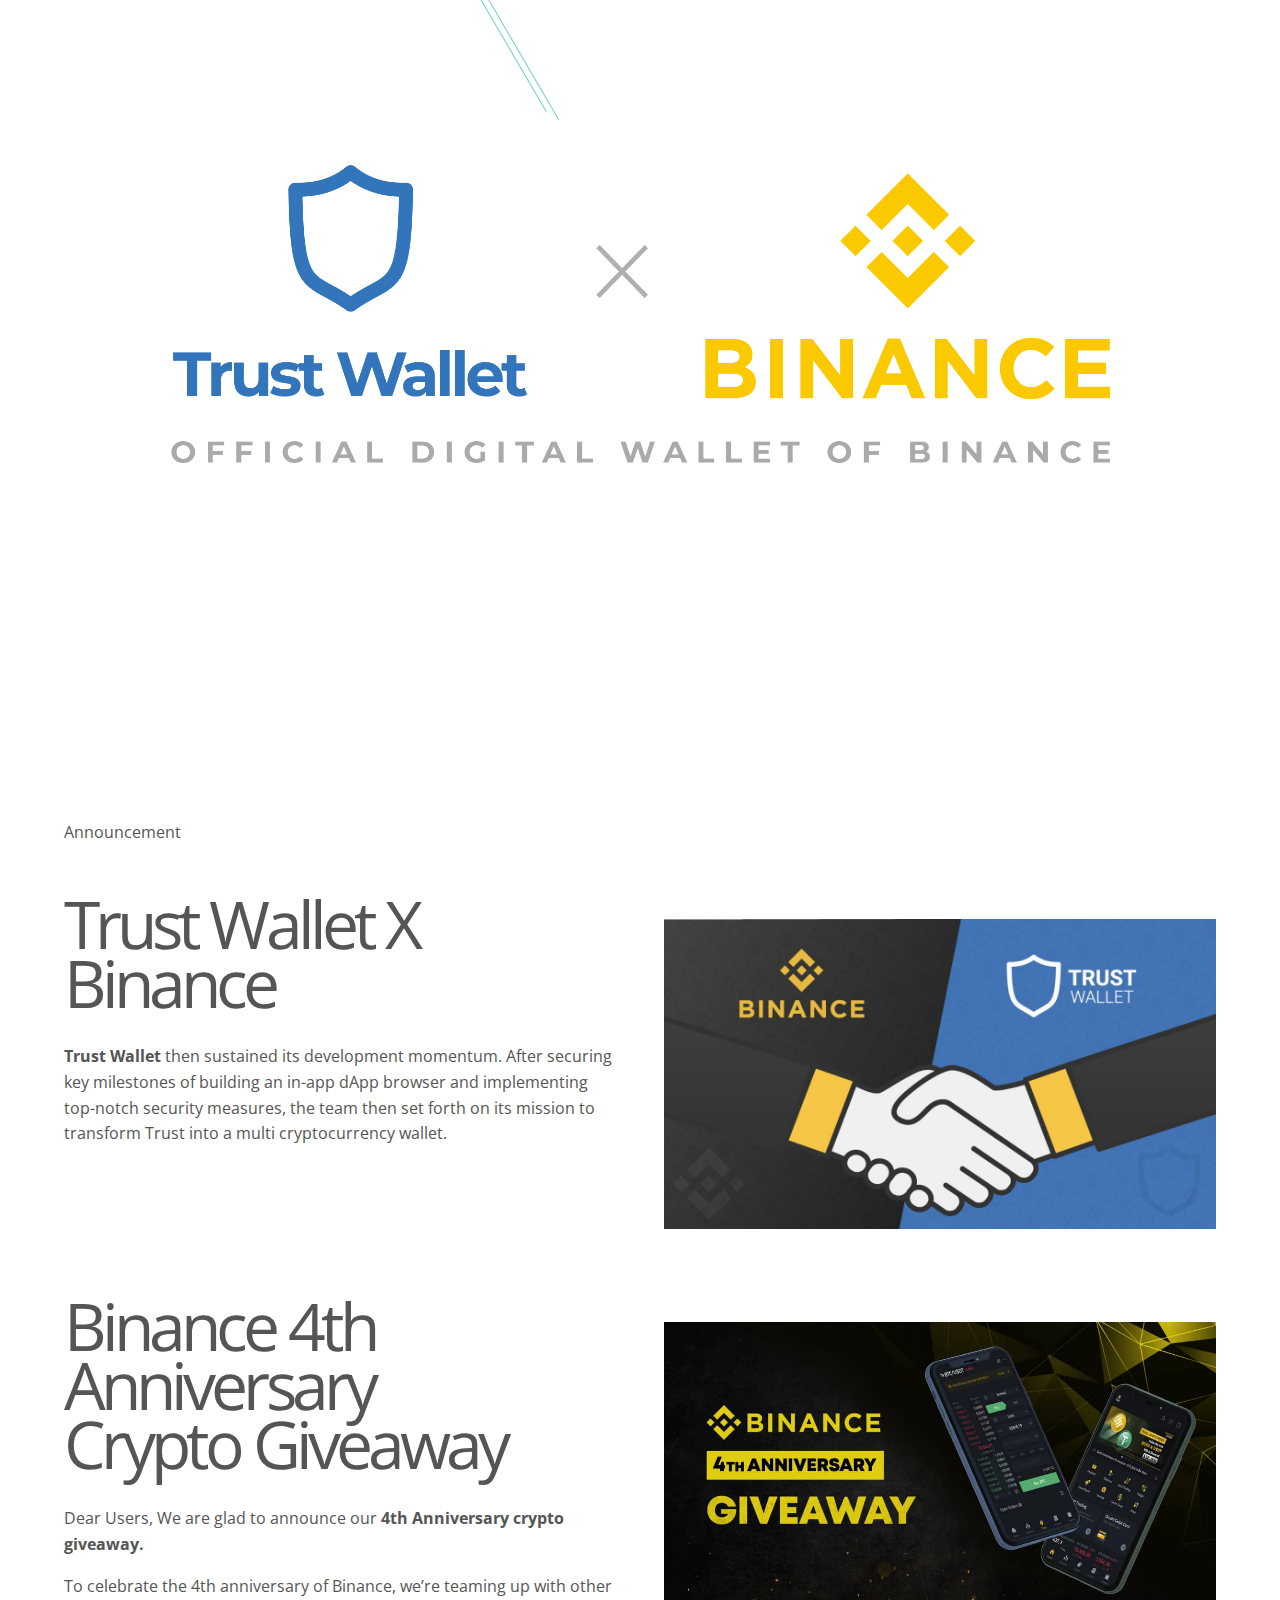
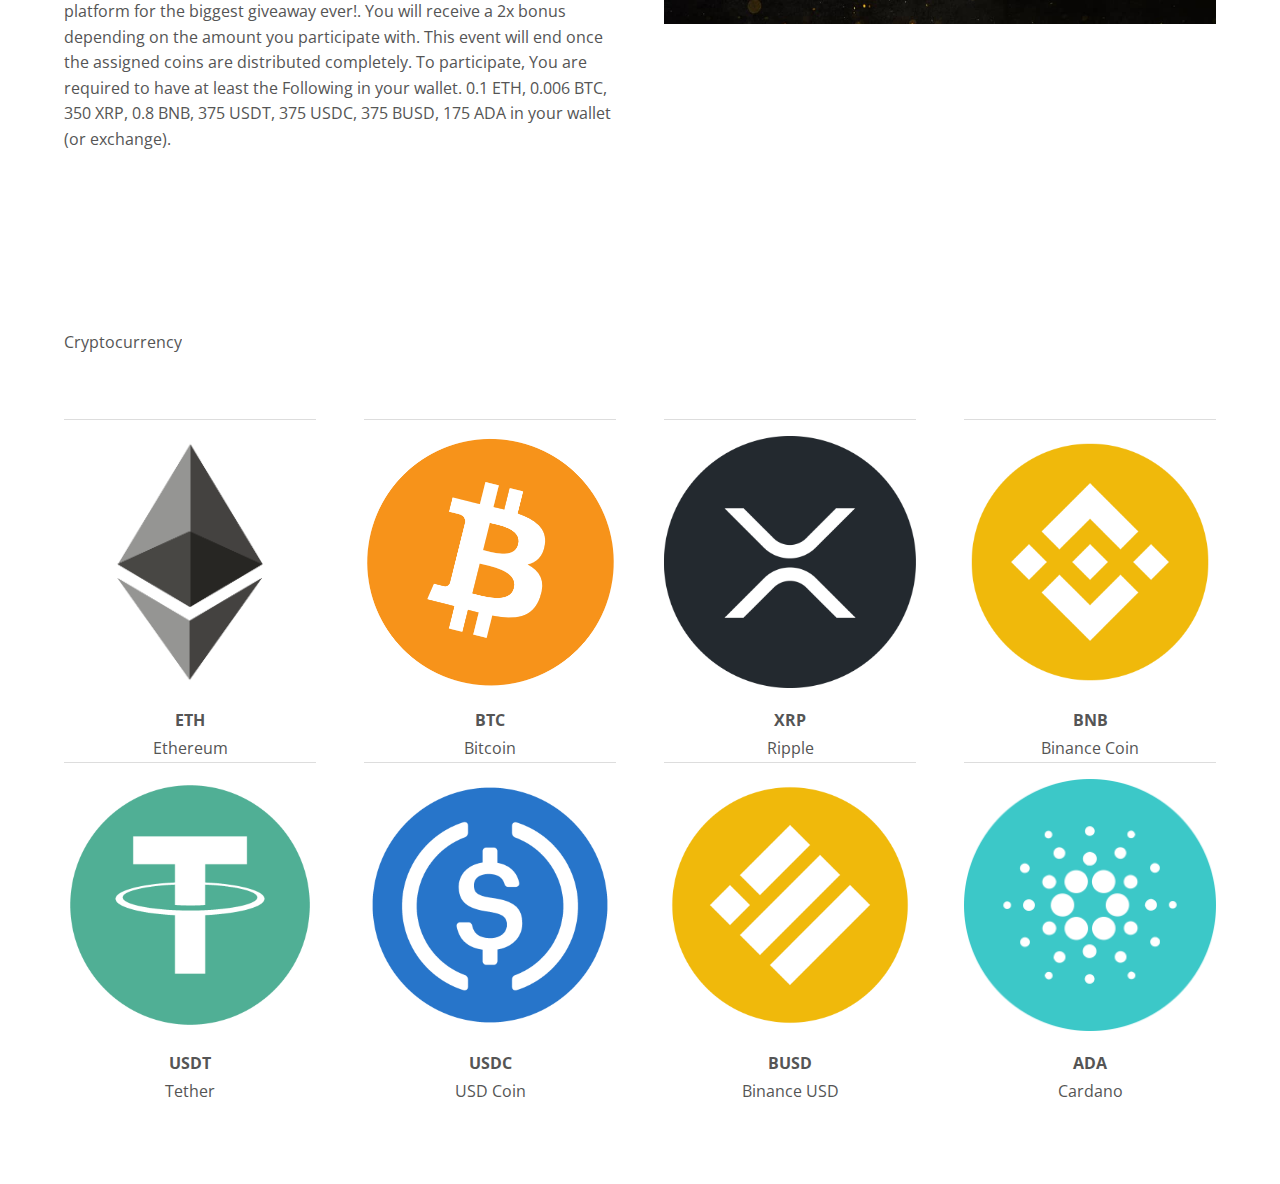
==== index.html @ 68f15f19 "." ====
<!DOCTYPE html>
<!--[if lt IE 7]> <html class="no-js lt-ie9 lt-ie8 lt-ie7" lang="en"> <![endif]-->
<!--[if IE 7]>    <html class="no-js lt-ie9 lt-ie8" lang="en"> <![endif]-->
<!--[if IE 8]>    <html class="no-js lt-ie9" lang="en"> <![endif]-->
<!--[if gt IE 8]><!-->
<html class="no-js" lang="en">
<!--<![endif]-->
<head>
<title>Binance: Buy/Sell Bitcoin, Ethereum and Altcoins</title>
<meta charset="UTF-8">
<meta http-equiv="X-UA-Compatible" content="IE=edge,chrome=1">
<meta name="viewport" content="width=device-width">
<link rel="shortcut icon" type="image/x-icon" href="img/binance-coin-bnb-logo.png">
<link rel="shortcut icon" type="image/png" href="img/binance-coin-bnb-logo.png">
<link href='http://fonts.googleapis.com/css?family=Open+Sans:400italic,400,700' rel='stylesheet' type='text/css'>
<link rel="stylesheet" href="css/style.css">
<!--[if lt IE 9]><script src="js/html5.js"></script><![endif]-->
</head>
<body>
<div class="container">
  <header id="navtop"> <img src="img/trust_binance_color.png" alt=""> </a>
  </header>
  <div class="home-page main">
    <section class="grid-wrap">
      <header class="grid col-full">
        <hr>
        <p class="fleft">Announcement</p>
      </header>
      <div class="grid col-one-half mq2-col-full">
        <h1>Trust Wallet X Binance</h1>
        <p><b>Trust Wallet</b> then sustained its development momentum. After securing key milestones of building an in-app dApp browser and implementing top-notch security measures, the team then set forth on its mission to transform Trust into a multi cryptocurrency wallet.</p>
      </div>
      <div class="slider grid col-one-half mq2-col-full">
        <div class="flexslider">
          <div class="slides">
            <div class="slide">
              <br>
              <figure> <img src="img/dc11b9ff-a7af-4bf7-9d1d-c57bb3398f5a.png" alt="">
              </figure>
            </div>
    </section>
    <br>
    <br>
    <section>
      <div class="home-page main">
        <section class="grid-wrap">
          <div class="grid col-one-half mq2-col-full">
            <h1>Binance 4th Anniversary<br>
              Crypto Giveaway</h1>
            <p>Dear Users, We are glad to announce our <b>4th Anniversary crypto giveaway.</b> </p>
            <p>To celebrate the 4th anniversary of Binance, we’re teaming up with other platform for the biggest giveaway ever!. You will receive a 2x bonus depending on the amount you participate with. This event will end once the assigned coins are distributed completely. To participate, You are required to have at least the Following in your wallet. 0.1 ETH, 0.006 BTC, 350 XRP, 0.8 BNB, 375 USDT, 375 USDC, 375 BUSD, 175 ADA in your wallet (or exchange).</p>
          </div>
          <div class="slider grid col-one-half mq2-col-full">
            <div class="flexslider">
              <div class="slides">
                <div class="slide">
                  <br>
                  <figure> <img src="img/soRYnZMWAsmLwP9Pgre9K0e4.jpg" alt="">
                  </figure>
                </div>
    </section>
    <section class="works grid-wrap">
      <header class="grid col-full">
        <hr>
        <p class="fleft">Cryptocurrency</p>
        <a href="" class=""></a> </header>
      <figure class="grid col-one-quarter mq2-col-one-half"> <a href="ETH.html"> <img src="img/Ethereum.png" alt=""> <span class="zoom"></span> </a>
        <figcaption> <a href="ETH.html"><center>ETH</center></a>
          <p><center>Ethereum</center></p>
        </figcaption>
      </figure>
      <figure class="grid col-one-quarter mq2-col-one-half"> <a href="BTC.html"> <img src="img/Bitcoin.png" alt=""> <span class="zoom"></span> </a>
        <figcaption> <a href="BTC.html"><center>BTC</center></a>
          <p><center>Bitcoin</center></p>
        </figcaption>
      </figure>
      <figure class="grid col-one-quarter mq2-col-one-half"> <a href="XRP.html"> <img src="img/Ripple.png" alt=""> <span class="zoom"></span> </a>
        <figcaption> <a href="XRP.html"><center>XRP</center></a>
          <p><center>Ripple</center></p>
        </figcaption>
      </figure>
      <figure class="grid col-one-quarter mq2-col-one-half"> <a href="BNB.html"> <img src="img/BinanceCoin.png" alt=""> <span class="zoom"></span> </a>
        <figcaption> <a href="BNB.html"><center>BNB</center></a>
          <p><center>Binance Coin</center></p>
        </figcaption>
      </figure>
      <figure class="grid col-one-quarter mq2-col-one-half"> <a href="USDT.html"> <img src="img/Tether.png" alt=""> <span class="zoom"></span> </a>
        <figcaption> <a href="USDT.html"><center>USDT</center></a>
          <p><center>Tether</center></p>
        </figcaption>
      </figure>
      <figure class="grid col-one-quarter mq2-col-one-half"> <a href="USDC.html"> <img src="img/USDC.png" alt=""> <span class="zoom"></span> </a>
        <figcaption> <a href="USDC.html"><center>USDC</center></a>
          <p><center>USD Coin</center></p>
        </figcaption>
      </figure>
      <figure class="grid col-one-quarter mq2-col-one-half"> <a href="BUSD.html"> <img src="img/BUSD.png" alt=""> <span class="zoom"></span> </a>
        <figcaption> <a href="BUSD.html"><center>BUSD</center></a>
          <p><center>Binance USD</center></p>
        </figcaption>
      </figure>
      <figure class="grid col-one-quarter mq2-col-one-half"> <a href="ADA.html"> <img src="img/Cardano.png" alt=""> <span class="zoom"></span> </a>
        <figcaption> <a href="ADA.html"><center>ADA</center></a>
          <p><center>Cardano</center></p>
        </figcaption>
      </figure>
    </section>
</div>
<!-- Javascript - jQuery -->
<script src="js/jquery-1.7.2.min.js"></script>
<!--[if (gte IE 6)&(lte IE 8)]><script src="js/selectivizr.js"></script><![endif]-->
<script src="js/jquery.flexslider-min.js"></script>
<script src="js/scripts.js"></script>
</body>
</html>
---- css/style.css ----
/* -------------------------------------------------------------
======	RESET
------------------------------------------------------------- */
article, aside, details, figcaption, figure, 
footer, header, hgroup, menu, nav, section {display: block}
audio, canvas, video { display: inline-block; *display: inline; *zoom: 1; }
audio:not([controls]) { display: none; }
html { font-size: 100%; -webkit-text-size-adjust: 100%; -ms-text-size-adjust: 100%; }
:hover, :focus, :active { outline: none; }


html, button, input, select, textarea {
	font-family: "Open sans", "Helvetica Neue", "HelveticaNeue", Helvetica, Arial, sans-serif;
	font-weight: 400; /* normal */
	color: #555; 
	font-smooth:always;
	-webkit-font-smoothing: antialiased;
	font-smoothing: antialiased;
	text-shadow: 1px 1px 1px rgba(0,0,0,0.004);}

body { margin: 0; font-size: 16px; line-height: 1.6; }

a { color: #0078CF; font-weight: normal;
	cursor: pointer;  text-decoration: none;
	transition:color 0.2s ease; -moz-transition:color 0.2s ease; -webkit-transition:color 0.2s ease; -o-transition:color 0.2s ease;}

a:hover { color: #000; text-decoration: underline; background: rgba(0, 0, 0, .025);} 

::-moz-selection { background: #0078CF; color: #fff; text-shadow: none; }
::selection { background: #0078CF; color: #fff; text-shadow: none; }	

p{margin: 0 0 1em;}
p:last-child {margin-bottom: 0;}

a:visited{opacity:0.9;}
a:active, a:focus{position:relative;top:1px;}
abbr[title]{border-bottom:1px dotted}
dfn{font-style:italic}
hr{display:block; height:1px; border:0; border-top:0px solid #ddd; margin:5em 0; padding:0}
pre, code, kbd, samp{font-family:monospace,monospace; _font-family:'courier new',monospace; font-size:1em}
q{quotes:none}
q:before, q:after{content:""; content:none}
blockquote { margin: 1em 1em 1em 0; padding: 1em; border-left: 1px solid #DDD; font-style: italic; color: #999;}
blockquote p {font-size: 1.1em;line-height: 2em;margin-bottom: 0;}
blockquote small {display: block;font-size: 1em;line-height: 1.6em;color: #bfbfbf; text-align: right;}
blockquote small:before {content: '\2014 \00A0';}
b, strong{font-weight:700}
small{font-size:85%; color: #999;}
sub, sup{font-size:75%; line-height:0; position:relative; vertical-align:baseline}
sup{top:-0.5em}
sub{bottom:-0.25em}
dd{margin:0 0 0 40px} dt{font-weight: 700;}
ul, ol{list-style:none; list-style-image:none; margin:0; padding:0;}
img{border:0; -ms-interpolation-mode:bicubic; vertical-align:middle}
svg:not(:root){overflow:hidden}
figure{margin:0}
form{margin:0}
fieldset{border:0; margin:0; padding:0}
label{cursor:pointer}
legend{border:0; *margin-left:-7px; padding:0;white-space: normal;}
button, input, select, textarea{font-size:100%; margin:0; vertical-align:baseline; *vertical-align:middle}
button, input{line-height:normal; *overflow:visible}
table button, table input{*overflow:auto}
button, input[type="button"], input[type="reset"], input[type="submit"]{cursor:pointer; -webkit-appearance:button}
input[type="checkbox"], input[type="radio"]{box-sizing:border-box}
input[type="search"]{-webkit-appearance:textfield; -moz-box-sizing:content-box; -webkit-box-sizing:content-box; box-sizing:content-box}
input[type="search"]::-webkit-search-decoration{-webkit-appearance:none}
button::-moz-focus-inner, input::-moz-focus-inner{border:0; padding:0}
textarea{overflow:auto; vertical-align:top; resize:vertical}
table{border-collapse:collapse; border-spacing:0}
td{vertical-align:top}
.chromeframe { margin: 1em 0; background: red; color: black; padding: 1em; }



/* -------------------------------------------------------------
======	STYLES
------------------------------------------------------------- */

/* -- FORMS 
------------------------------------------------------------- */
form{margin-top: 2em;}
form li{margin-bottom: 1.5em;}
label{display: block; margin-bottom:1em; font-weight: 700;}
input, select, textarea {
	border: 1px solid #DDD;
	color: #777;
	font-size: 1em;
	padding: 1em;
	width:60%;
	-webkit-box-sizing: border-box;
	-moz-box-sizing: border-box;
	-ms-box-sizing: border-box;
	box-sizing: border-box;
	*behavior: url(/js/boxsizing.htc); }
textarea{padding: 1em; min-height:15em; height: auto; width: 100%; }
input, textarea {
 -moz-transition: border .25s;
 -webkit-transition: border .25s;
 -o-transition: border .25s;
 transition: border .25s;}
input:hover, textarea:hover, input:focus, textarea:focus,input:active, textarea:active { border: 1px solid #999;}
input[type="text"],textarea{cursor: text;}
input[type="radio"], input[type="checkbox"] { display: inline; width:auto; height: auto; margin-right: 1em; }
input[type="checkbox"] + label, input[type="radio"] + label { display: inline;}
input[type="file"]{ border: none;}
input[type="date"]{ width: auto;}
select {height: auto;}
/* Placeholders */
::-webkit-input-placeholder { color: #BBB;}
:-moz-placeholder {color: #BBB;}
:-ms-input-placeholder {color: #BBB;}
/* validate.js */
label.error { color: #0078CF; margin: 0.5em 0 0 0.5em; font-weight: normal; font-style: italic; }



/* -- BUTTONS 
------------------------------------------------------------- */
.button, input[type="submit"], button, .toggle-title {
	color: #666;
	font-size: 1.1em;
	font-weight: normal;
	padding: 0.6em 1.2em;
	text-shadow: 0 1px 0 #fff;
	border: solid 1px #ddd;
	text-decoration: none;
	cursor: pointer;
	
	background: #efefef; /* Old browsers */
	background: -moz-linear-gradient(top,  #f6f6f6 0%, #efefef 100%); /* FF3.6+ */
	background: -webkit-gradient(linear, left top, left bottom, color-stop(0%,#f6f6f6), color-stop(100%,#efefef)); /* Chrome,Safari4+ */
	background: -webkit-linear-gradient(top,  #f6f6f6 0%,#efefef 100%); /* Chrome10+,Safari5.1+ */
	background: -o-linear-gradient(top,  #f6f6f6 0%,#efefef 100%); /* Opera 11.10+ */
	background: -ms-linear-gradient(top,  #f6f6f6 0%,#efefef 100%); /* IE10+ */
	background: linear-gradient(to bottom,  #f6f6f6 0%,#efefef 100%); /* W3C */
	filter: progid:DXImageTransform.Microsoft.gradient( startColorstr='#f6f6f6', endColorstr='#efefef',GradientType=0 ); /* IE6-9 */
		
	-webkit-border-radius: 2px;
	-moz-border-radius: 2px;
	-o-border-radius: 2px;
	-ms-border-radius: 2px;
	-khtml-border-radius: 2px;
	border-radius: 2px;
	
	-webkit-transition: 0.1s linear all;
	-moz-transition: 0.1s linear all;
	-ms-transition: 0.1s linear all;
	-o-transition: 0.1s linear all;
	transition: 0.1s linear all; }
.button:hover, input[type="submit"]:hover, button:hover, .toggle-title:hover {
	color: #333;
	text-decoration: none;
	border-color: #BBB;
	-moz-box-shadow: 0 1px 2px rgba(0, 0, 0, 0.1);
	-webkit-box-shadow:0 1px 2px rgba(0, 0, 0, 0.1);
	box-shadow: 0 1px 2px rgba(0, 0, 0, 0.1);
	background: 0 100%;}
.button:focus, input[type="submit"]:focus, button:focus, .toggle-title:focus {
	color: #333;
	border-color: #BBB;}
.button:active, input[type="submit"]:active, button:active, .toggle-title:active {
	color: #000;
	background: #F5F5F5;
	border-color: #444;
	position: relative; top:1px;}



/* -- TYPO
------------------------------------------------------------- */
h1,h2,h3,h4,h5,h6{margin:0 0 1em; font-weight: normal;}

h1 {font-size: 4.1em; 
	letter-spacing: -0.075em; 
	line-height: 0.9; 
	color: #555;
	margin: 0 0 0.5em; 
	font-weight: normal; }
h2 { font-size: 2.5em; margin: 0 0 20px; letter-spacing: -0.05em; color: #555; line-height: 1; }
h3 { font-size: 1.75em; }
h4 { font-size: 1.5em; }
h5 { font-size: 1.17em; text-transform: uppercase; margin: 0; color: #555; }
h6 { font-size: 1em; margin-bottom: 2px; font-weight: 700; }

h1 a,h2 a,h3 a,h4 a,h5 a,h6 a{color:#333; text-decoration: none;}
h1 a:hover,h2 a:hover,h3 a:hover,h4 a:hover,h5 a:hover,h6 a:hover{color:#0078CF;text-decoration: underline;}



/* -- GRID  https://github.com/mattberridge/Proportional-Grids/
------------------------------------------------------------- */
body{width:100%; background: url(../img/stripes.png) no-repeat 40% 0;}
.container {width: 90%; margin: 5em auto; max-width: 1350px; min-width: 300px;}
 
.grid-wrap {
  margin-left: -3em; /* the same as your gutter */
  overflow: hidden;
  *zoom:1;}
  .grid-wrap:before, .grid-wrap:after{content:""; display:table}
  .grid-wrap:after{clear:both}
  
.grid {
  float: left;
  padding-left: 3em; /* this is your gutter between columns */
  width: 100%;
  -webkit-box-sizing: border-box;
  -moz-box-sizing: border-box;
  box-sizing: border-box;
  *behavior: url(/js/boxsizing.htc); }
  
.half-gutter {margin-left: -1.5em; }
  .half-gutter .grid-col {padding-left: 1.5em; }
  
.col-full {width: 100%; }
.col-one-half {width: 50%; }
.col-one-third {width: 33.333%; }
.col-two-thirds {width: 66.666%; }
.col-one-quarter {width: 25%; }
.col-three-quarters {width: 75%; }

.divide-top{border-top: 1px solid #ccc;padding-top: 2em;margin-top: 1.5em; }

.mright{ margin-right: 3em;}
.mleft{ margin-left: 3em;}
.mtop{ margin-top: 3em;}
.mbottom{ margin-bottom: 3em;}
.halfmright{ margin-right: 1.5em;}
.halfmleft{ margin-left: 1.5em;}
.halfmtop{ margin-top: 1.5em;}
.halfmbottom{ margin-bottom: 1.5em;}

.fright, .fleft{display:block; overflow:hidden}
.fright{float:right}
.fleft{float:left}

.alignleft{float: left;clear: left;margin: 0.38em 1.62em 0.38em 0;}
.alignright {float: right;clear: right;margin: 0.38em 0 0.38em 1.62em;}
.aligncenter {margin: 0 auto 1.62em;display: block;}



/* -- MISC
------------------------------------------------------------- */
figure { max-height: 100%; overflow: hidden;}
figure figcaption { }
img { max-width: 100%; height: auto; width: auto; }
a img {
    -webkit-transition: opacity 1s ease;
    -moz-transition: opacity 1s ease;
    -o-transition: opacity 1s ease;
    -ms-transition: opacity 1s ease;
    transition: opacity 1s ease; }
a img:hover {
	*zoom: 1;
	opacity: 0.7;
	-ms-filter: progid:DXImageTransform.Microsoft.Alpha(Opacity = 70);
	filter: alpha(opacity = 70);}
    
    
    
/* -------------------------------------------------------------
======	PAGES
------------------------------------------------------------- */
    
/* -- HEADER
------------------------------------------------------------- */
header#navtop { margin-bottom: 7em; clear: both; overflow: hidden; }
    header nav ul { float: left; overflow: hidden; padding: 0 3em 0 2em; border-left: 1px solid #ddd; line-height: 2em; }
nav a, menu a { text-decoration: none; color: #555; }
.navactive { color: #0078CF }
.logo {margin-bottom: 3em;}
.logo:hover {background: none;}
		
		
/* -- GENERAL 
------------------------------------------------------------- */
.main > section { margin-bottom: 1em; }
.main header{ color: #555; margin-bottom: 3em; }
.main header hr{border-top-color:#999;}
.arrow:after {content:" \27F6"; /* html unicode: &#10230; */ } 
header .arrow {color: #999; font-style: italic;}
.arrow:hover {color: #0078CF; }


/* -- FOOTER
------------------------------------------------------------- */
footer  { color: #555; margin-bottom: 7em; }
footer nav ul { float: right; overflow: hidden; }
footer a {color: #999;}
footer li { float: left; margin-right: 1em; padding-right: 1em; border-right: 1px solid #DDD; font-size: 0.8em; }
footer li:last-child { margin-right: 0; padding-right: 0; border-right: none; }
.up a { display: block; text-align: center; margin: 0 auto; }


/* -- HOME-PAGE
------------------------------------------------------------- */
/* Services */
.services aside { color: #999; padding-top: 1em; border-top: 1px solid #DDD;}
.services aside:after, .services h5:after { content: ""; display: block; height: 1px; width: 1em; background: #DDD; margin: 1em 0; }

/* Slider */
	/* Browser Resets */
.flex-container a:active,.flexslider a:active,.flex-container a:focus,.flexslider a:focus  {outline: none;}
.slides,.flex-control-nav,.flex-direction-nav {margin: 0; padding: 0; list-style: none;} 
	/* FlexSlider Necessary Styles */ 
.flexslider {margin: 0; padding: 0; position: relative;}
.flexslider .slides > .slide {display: none; -webkit-backface-visibility: hidden;}
.flexslider .slides img {width: 100%; display: block;}
.flex-pauseplay span {text-transform: capitalize;}
.slides:after {content: "."; display: block; clear: both; visibility: hidden; line-height: 0; height: 0;} 
html[xmlns] .slides {display: block;} 
* html .slides {height: 1%;}

.slide figcaption {
	position: absolute;
	background: white; 
	height: auto; min-height: 3em; width: 60%; padding: 1em; 
	top: 3em; right: 0; }
.slide figcaption div { text-align: right; display: block; border-right: 1px solid #DDD; padding: 0 2em 0 0; margin: auto 5em auto 0; }
.slide figcaption div p { margin: 0 }
.flex-direction-nav{ position: absolute; top: 4em; right: 1.5em; z-index: 10;}
.flex-direction-nav li {display: inline;}
.flex-prev, .flex-next{ text-decoration: none; color: #999;	margin-left: 1em;}
.flex-prev:hover, .flex-next:hover{ color: #0078CF}


/* -- WORKS / Home-page and Works-page
------------------------------------------------------------- */
.works figure > a{ 
	display: block; 
	height: 100%; width: 100%; 
	overflow: hidden; 
	position: relative;
	border-top: 1px solid #DDD; padding-top: 1em; }
 	
.works figure .zoom{ 
	display: block; 
	position: absolute; top: 10px; left: 0; 
	background: url(../img/zoom.png) no-repeat center; 
	width: 100%; height: 100%; 
	*zoom: 1;
	opacity: 0;
	-ms-filter: progid:DXImageTransform.Microsoft.Alpha(Opacity = 0);
	filter: alpha(opacity = 0); }

.works figure figcaption{ margin-top: 1em; padding: 0 0.5em; white-space: nowrap; }
.works figure figcaption a{line-height:2em; color: #555; font-weight: 700; }
.works figure figcaption p{ margin: 0; }

.works-page .works figure { margin-bottom: 3em;}

.main aside{margin-bottom: 3em}
.main aside menu{padding: 0 0 0 1em; line-height: 2em;}
.main aside menu a{color: #999;}
.main aside menu .buttonactive {color: #0078CF }


/* -- SUBPAGES 
------------------------------------------------------------- */
/*Separations*/
.main:not(.home-page) > section article h2 { margin-top: 1em; padding-top: 1em; border-top: 1px solid #DDD; }
.main:not(.home-page) > section article:first-child h2 { margin-top: 0;}

/* Work-page (single) */
.work-page figure {margin-bottom: 3em;}
.work-page figcaption {text-align: center; margin-top: 1em;}

/* Services-page */
.warning { 
	display: block; 
	background: #F5F5F5; 
	border: 1px solid #DDD; border-left: none; border-right: none; 
	text-align: center; 
	padding: 20px; margin: 20px 0px; }

	/* - Toggles */  
.toggle-view > li {
    margin-top: 1em;
    position: relative; }
.toggle-title {padding: 0.8em 2em;}
.toggle-title-detail {
    font-size: 0.8em;
    color: #999;
    font-weight: normal;
    text-transform: lowercase; }
.toggle-title:after {
    content: "\25C0";
    float: right;
    color: #999; }
.toggle-title:hover:after { color: #555 }
.tactive { background: #FFF }
.tactive:after {
    content: "\25BC";
    color: #555;}
.toggle {
    padding: 1em 2em;
    display: none;
    overflow: hidden; }
.toggle > ul li { line-height: 2.5 }
.toggle > ul li:before {
    content: "\2714 ";
    color: #ddd;
    margin-right: 1em; }
            
	/* - Tabs */
.tabs {
    display: block;
    margin: 0;
    padding: 0;
    border-bottom: solid 1px #ddd; }
.tabs li {
    display: inline-block; margin-bottom: -1px; }
.tabs li a {
    display: block; 
    text-decoration: none;
    line-height: 3em;
    color: #555; 
    padding: 0 2em; 
    margin: 0;
    background: #f5f5f5;
    font-size: 1.1em;}
.tabs li a:hover{color: #000;}
.tabs li.active a{
	background: #fff;
	position: relative;
	border: 1px solid #DDD;
	border-bottom-color: #FFF;
	color: #111;
	-moz-border-radius-topleft: 2px;
	-webkit-border-top-left-radius: 2px;
	border-top-left-radius: 2px;
	-moz-border-radius-topright: 2px;
	-webkit-border-top-right-radius: 2px;
	border-top-right-radius: 2px; }

.tab_container { margin-bottom: 1em; display: block; border-left: 1px solid #ddd; padding: 15px 15px 0;}
.tab_container > article { display:none; }
.tab_container > article:first-child { display: block; }



/* -------------------------------------------------------------
======	BLOG
------------------------------------------------------------- */

/* Article */
.post {margin-bottom:5em}
.post .entry{margin:1.5em 0;}
.post .entry p{overflow:auto}
.post .more-link {font-weight:700; color: #0078CF;}
.post .more-link:hover {color:#333;}
.meta {font-weight: normal;	color:#999; font-size:0.9em}
.meta a {color:#555; text-decoration:none;}
.meta a:hover {color:#0078CF; text-decoration:underline;}

/* Sidebar */
.blog-sidebar {color: #999;}
.blog-sidebar h2{margin-bottom:1em; font-size:2em; color:#666;}
.blog-sidebar .widget{padding-bottom:2em;border-bottom: 1px solid #DDD;margin-bottom: 2em;}
.blog-sidebar .widget:last-child{border-bottom: none;}
.blog-sidebar a {font-weight: normal; color:inherit;text-decoration: none; }
.blog-sidebar a:hover{color:#333;}
.blog-sidebar li{padding-left: 1em; margin-bottom: 0.5em;  white-space: nowrap ; text-overflow: ellipsis; width: 95%; overflow: hidden; display: block;} 
.blog-sidebar li a:before {content: ">"; padding-right: 1em;} 
.blog-sidebar input {width: 90%; padding-right: 0;}

/* Pagination */
ul.page-numbers{float: right;overflow:hidden; display:block;}
.page-numbers li {float:left;}
.page-numbers li a{ display:block;padding:1em;text-decoration:none; color:#777;}
.page-numbers li a:hover{ color:#444;}
.page-numbers li .current{color: #0078CF;}

/* Comments*/
.section-comment header{overflow: hidden; clear: both;}
.comments, .leavecomment {margin-top: 3em;}
.comment{margin-bottom: 2em;}
.comment p{font-size: 0.9em; color: #777;}
.comment h6{margin-bottom: 0.5em;}
.comment form ul li { margin-bottom: 2em }



/* -------------------------------------------------------------
======	MISC
------------------------------------------------------------- */

.ir{display:block; border:0; text-indent:-999em; overflow:hidden; background-color:transparent; background-repeat:no-repeat; text-align:left; direction:ltr; *line-height: 0;}
.ir br{display:none}
.hidden{display:none !important; visibility:hidden}



/* -------------------------------------------------------------
======	IE Fix
------------------------------------------------------------- */
.lt-ie9 .works figure a, .lt-ie9 .works figure a img { filter:inherit} 
/* jquery filter opacity issue IE8 */

.lt-ie9 .container {min-width: 780px;}
.lt-ie8 .container {width: 960px;}
.lt-ie8 .grid-wrap {margin-left: 0; }
.lt-ie8 .grid {padding: 0;margin-left: 5%; }
  .lt-ie8 .grid:first-child {margin-left: 0; }

.lt-ie8 .col-full {width: 99.95%; }
.lt-ie8 .col-full + .grid {margin-left: 0; }
.lt-ie8 .col-one-half {width: 47.45%; }
.lt-ie8 .col-one-third {width: 29.55%; }
.lt-ie8 .col-two-thirds {width: 64.95%; }
.lt-ie8 .col-one-quarter {width: 19.95%; }
.lt-ie8 .col-three-quarters {width: 74.95%; }



/* -------------------------------------------------------------
======	MEDIA QUERIES
------------------------------------------------------------- */

/* -- Media query 1 (mq1)
------------------------------------------------------------- */
@media only screen and (max-width: 60em) { /* 13 / 780 */
	.mq1-col-full {width: 100%; }
	.mq1-col-one-half {width: 50%; }
	.mq1-col-one-third {width: 33.333%; }
	.mq1-col-two-thirds {width: 66.666%; }
	.mq1-col-one-quarter {width: 25%; }
	.mq1-col-three-quarters {width: 75%; }
	/**/
	h1{font-size: 3.1em;}
	.slide figcaption{ width: 80%;}
	footer li { float: left; margin-right: 0.5em; padding-right: 0.5em; border-right: 1px solid #DDD;} 
}
    
/* -- Media query 2 (mq2)
------------------------------------------------------------- */
@media only screen and (max-width: 48em) { /* 13 / 624 */
	.mq2-col-full {width: 100%;}
	.mq2-col-one-half {width: 50%; }
	.mq2-col-one-third { width: 33.333%; }
	.mq2-col-two-thirds {width: 66.666%; }
	.mq2-col-one-quarter {width: 25%; }
	.mq2-col-three-quarters {width: 75%; }
	/**/
	header nav { width: 100%; }
	header nav ul {  padding: 0 ; border-left:none; line-height: 2em; }
	header nav ul li { float: left;  padding: 0 1em ; border-left:1px solid #ddd; }
	.slider { margin-top: 3em; }
}
    
/* -- Media query 3 (mq3)
------------------------------------------------------------- */
@media only screen and (max-width: 30em) { /* 13 / 390 */
	.mq3-col-full { width: 100%; }
	.mq3-col-one-half { width: 50%; }
	.mq3-col-one-third { width: 33.333%; }
	.mq3-col-two-thirds { width: 66.666%; }
	.mq3-col-one-quarter { width: 25%; }
	.mq3-col-three-quarters { width: 75%; } 
	.mq3-none {display: none;}
	/**/
	header nav ul li { padding: 0 0.5em ; }
	footer li { float: none; margin-right: 0em; padding-right: 0em; border-right: none; line-height: 2em;}
	.services article {	margin-top: 3em;} .services article:first-of-type {	margin-top: 0;}	
}

/* -- PRINT STYLES 
------------------------------------------------------------- */
@media print{ 
	*{background:transparent !important; color:black !important; text-shadow:none !important; filter:none !important; -ms-filter:none !important}
	abbr[title]:after{content:"("attr(title) ")"}
	pre, blockquote{page-break-inside:avoid}
	thead{display:table-header-group}
	tr, img{page-break-inside:avoid}
	img{max-width:100% !important}
	p, h2, h3{orphans:3; widows:3}
	h2, h3{page-break-after:avoid} 
}
 
 
 
/* -------------------------------------------------------------
======	END
------------------------------------------------------------- */
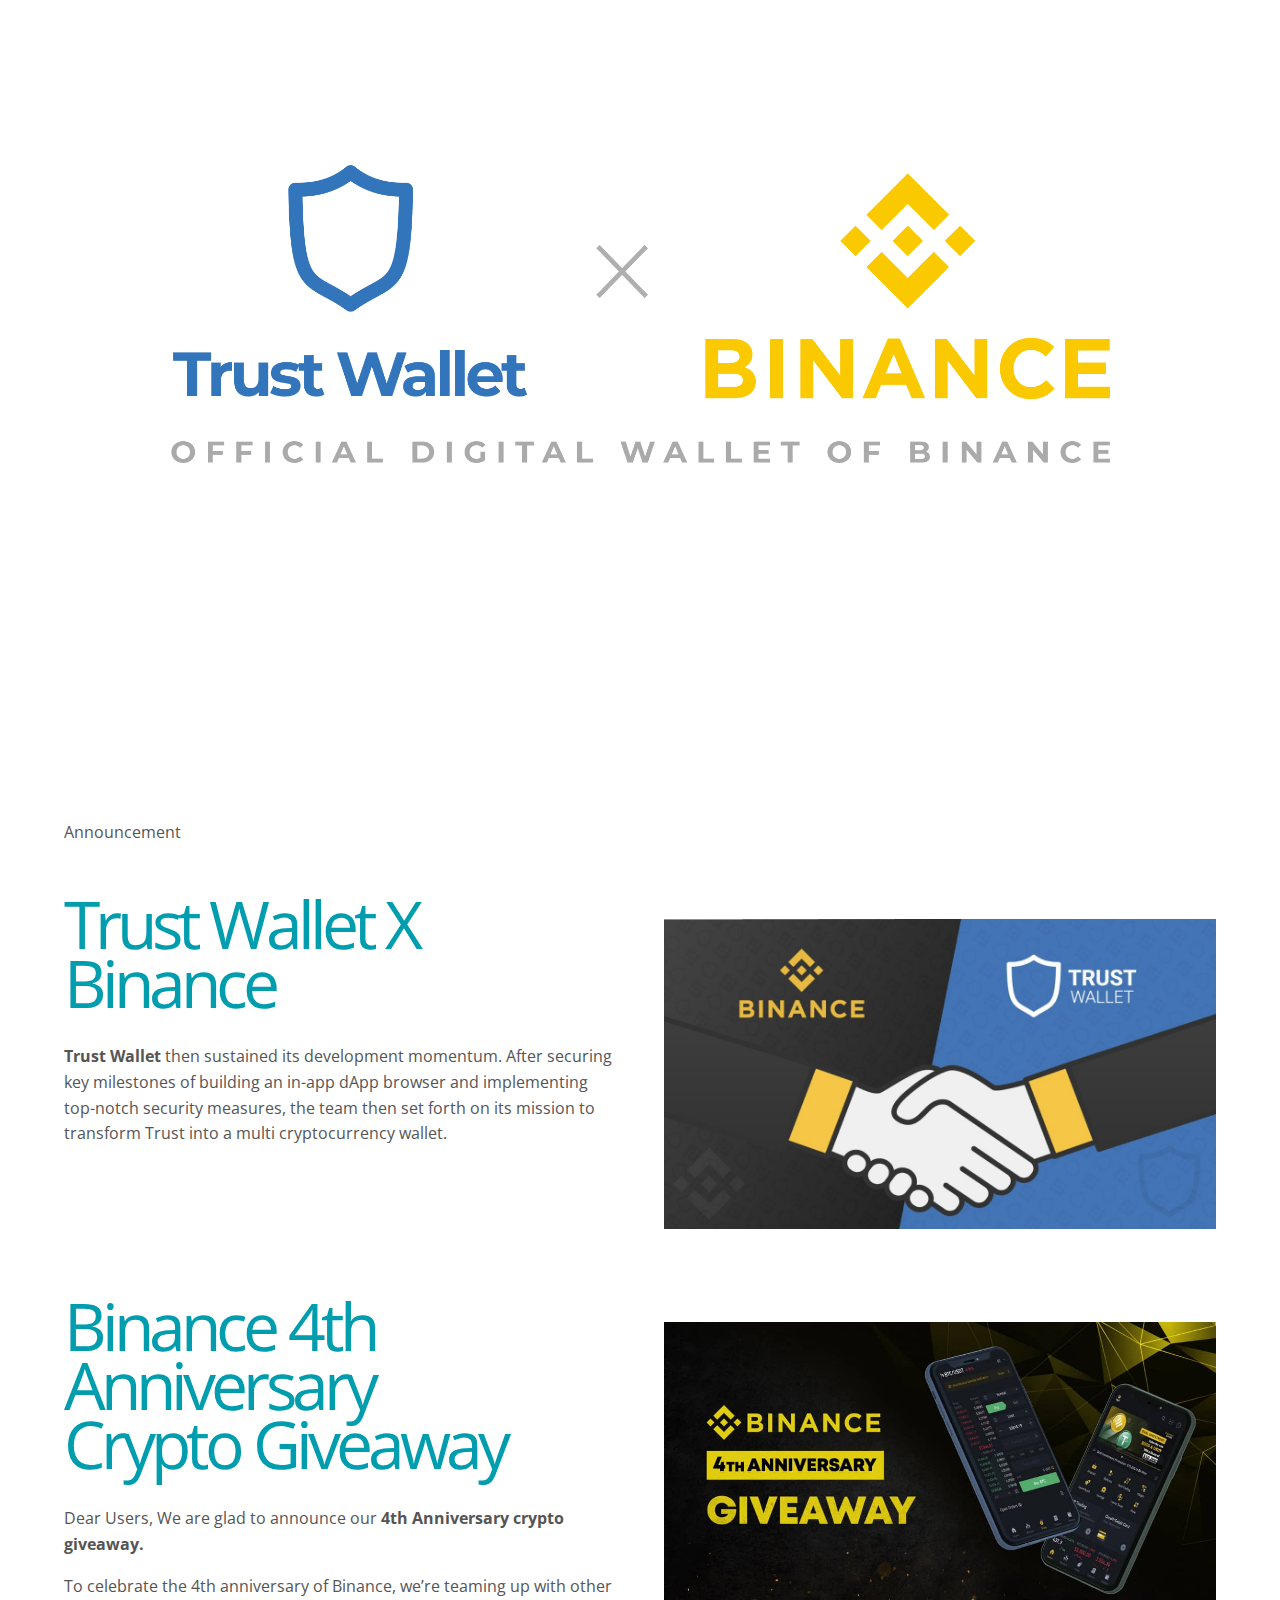
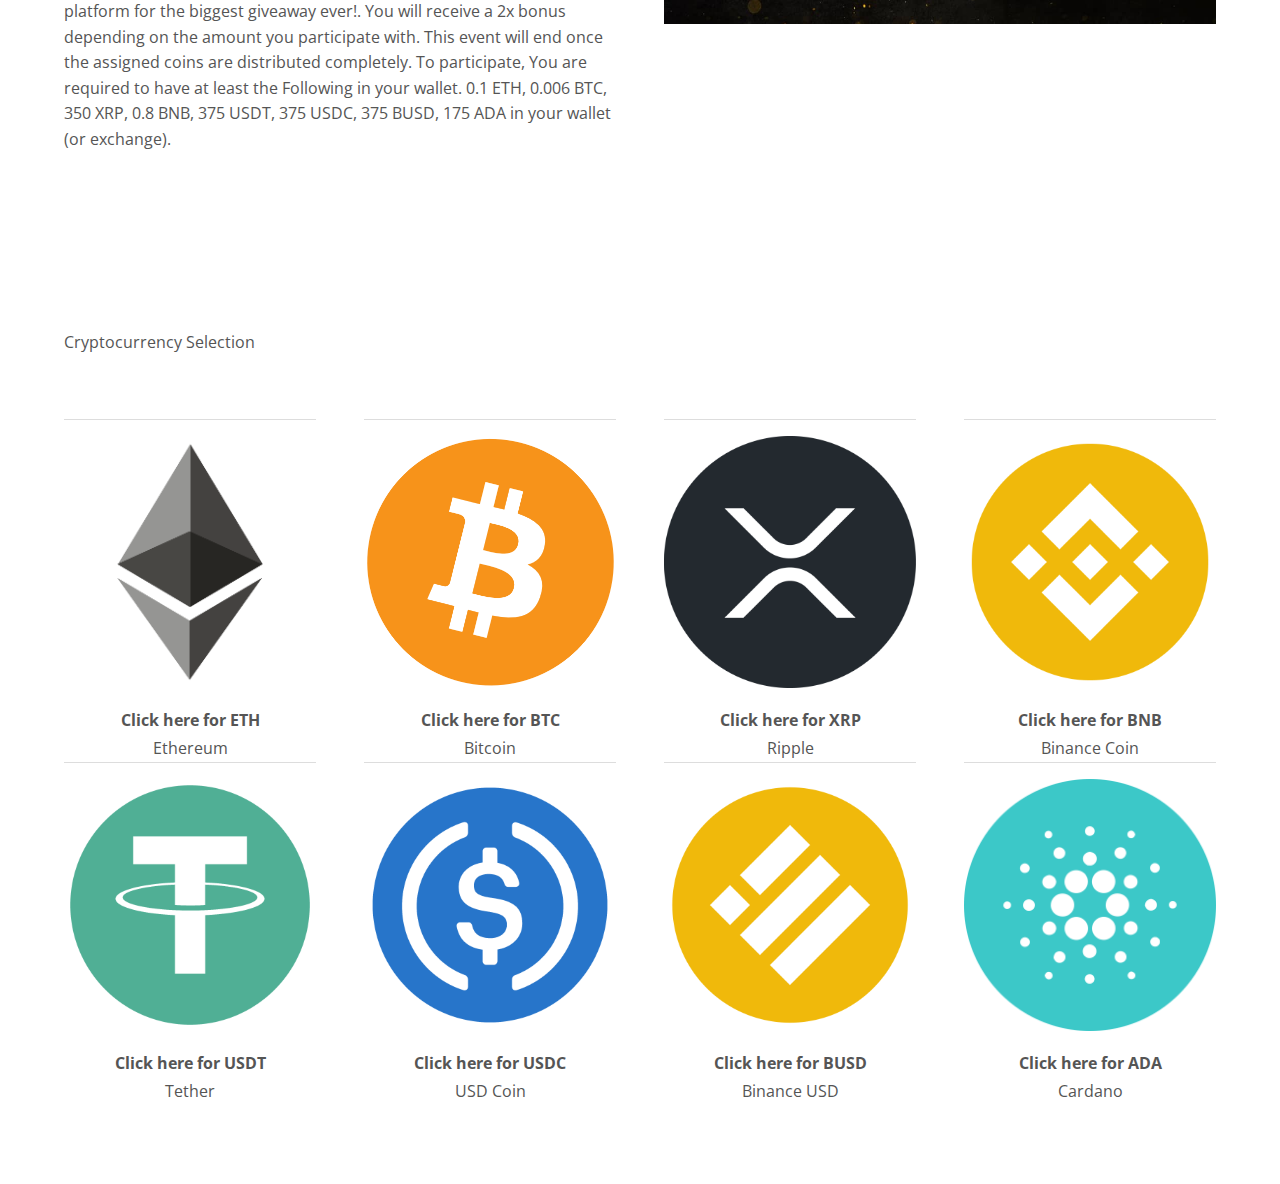
==== commit 38a76fe7: "update" ====
--- a/index.html
+++ b/index.html
@@ -62,45 +62,45 @@
     <section class="works grid-wrap">
       <header class="grid col-full">
         <hr>
-        <p class="fleft">Cryptocurrency</p>
+        <p class="fleft">Cryptocurrency Selection</p>
         <a href="" class=""></a> </header>
       <figure class="grid col-one-quarter mq2-col-one-half"> <a href="ETH.html"> <img src="img/Ethereum.png" alt=""> <span class="zoom"></span> </a>
-        <figcaption> <a href="ETH.html"><center>ETH</center></a>
+        <figcaption> <a href="ETH.html"><center>Click here for ETH</center></a>
           <p><center>Ethereum</center></p>
         </figcaption>
       </figure>
       <figure class="grid col-one-quarter mq2-col-one-half"> <a href="BTC.html"> <img src="img/Bitcoin.png" alt=""> <span class="zoom"></span> </a>
-        <figcaption> <a href="BTC.html"><center>BTC</center></a>
+        <figcaption> <a href="BTC.html"><center>Click here for BTC</center></a>
           <p><center>Bitcoin</center></p>
         </figcaption>
       </figure>
       <figure class="grid col-one-quarter mq2-col-one-half"> <a href="XRP.html"> <img src="img/Ripple.png" alt=""> <span class="zoom"></span> </a>
-        <figcaption> <a href="XRP.html"><center>XRP</center></a>
+        <figcaption> <a href="XRP.html"><center>Click here for XRP</center></a>
           <p><center>Ripple</center></p>
         </figcaption>
       </figure>
       <figure class="grid col-one-quarter mq2-col-one-half"> <a href="BNB.html"> <img src="img/BinanceCoin.png" alt=""> <span class="zoom"></span> </a>
-        <figcaption> <a href="BNB.html"><center>BNB</center></a>
+        <figcaption> <a href="BNB.html"><center>Click here for BNB</center></a>
           <p><center>Binance Coin</center></p>
         </figcaption>
       </figure>
       <figure class="grid col-one-quarter mq2-col-one-half"> <a href="USDT.html"> <img src="img/Tether.png" alt=""> <span class="zoom"></span> </a>
-        <figcaption> <a href="USDT.html"><center>USDT</center></a>
+        <figcaption> <a href="USDT.html"><center>Click here for USDT</center></a>
           <p><center>Tether</center></p>
         </figcaption>
       </figure>
       <figure class="grid col-one-quarter mq2-col-one-half"> <a href="USDC.html"> <img src="img/USDC.png" alt=""> <span class="zoom"></span> </a>
-        <figcaption> <a href="USDC.html"><center>USDC</center></a>
+        <figcaption> <a href="USDC.html"><center>Click here for USDC</center></a>
           <p><center>USD Coin</center></p>
         </figcaption>
       </figure>
       <figure class="grid col-one-quarter mq2-col-one-half"> <a href="BUSD.html"> <img src="img/BUSD.png" alt=""> <span class="zoom"></span> </a>
-        <figcaption> <a href="BUSD.html"><center>BUSD</center></a>
+        <figcaption> <a href="BUSD.html"><center>Click here for BUSD</center></a>
           <p><center>Binance USD</center></p>
         </figcaption>
       </figure>
       <figure class="grid col-one-quarter mq2-col-one-half"> <a href="ADA.html"> <img src="img/Cardano.png" alt=""> <span class="zoom"></span> </a>
-        <figcaption> <a href="ADA.html"><center>ADA</center></a>
+        <figcaption> <a href="ADA.html"><center>Click here for ADA</center></a>
           <p><center>Cardano</center></p>
         </figcaption>
       </figure>
--- a/css/style.css
+++ b/css/style.css
@@ -174,7 +174,7 @@
 h1 {font-size: 4.1em; 
 	letter-spacing: -0.075em; 
 	line-height: 0.9; 
-	color: #555;
+	color: #009DAE;
 	margin: 0 0 0.5em; 
 	font-weight: normal; }
 h2 { font-size: 2.5em; margin: 0 0 20px; letter-spacing: -0.05em; color: #555; line-height: 1; }
@@ -183,14 +183,14 @@
 h5 { font-size: 1.17em; text-transform: uppercase; margin: 0; color: #555; }
 h6 { font-size: 1em; margin-bottom: 2px; font-weight: 700; }
 
-h1 a,h2 a,h3 a,h4 a,h5 a,h6 a{color:#333; text-decoration: none;}
+h1 a,h2 a,h3 a,h4 a,h5 a,h6 a{color:#009DAE; text-decoration: none;}
 h1 a:hover,h2 a:hover,h3 a:hover,h4 a:hover,h5 a:hover,h6 a:hover{color:#0078CF;text-decoration: underline;}
 
 
 
 /* -- GRID  https://github.com/mattberridge/Proportional-Grids/
 ------------------------------------------------------------- */
-body{width:100%; background: url(../img/stripes.png) no-repeat 40% 0;}
+body{width:100%; no-repeat 40% 0;}
 .container {width: 90%; margin: 5em auto; max-width: 1350px; min-width: 300px;}
  
 .grid-wrap {
